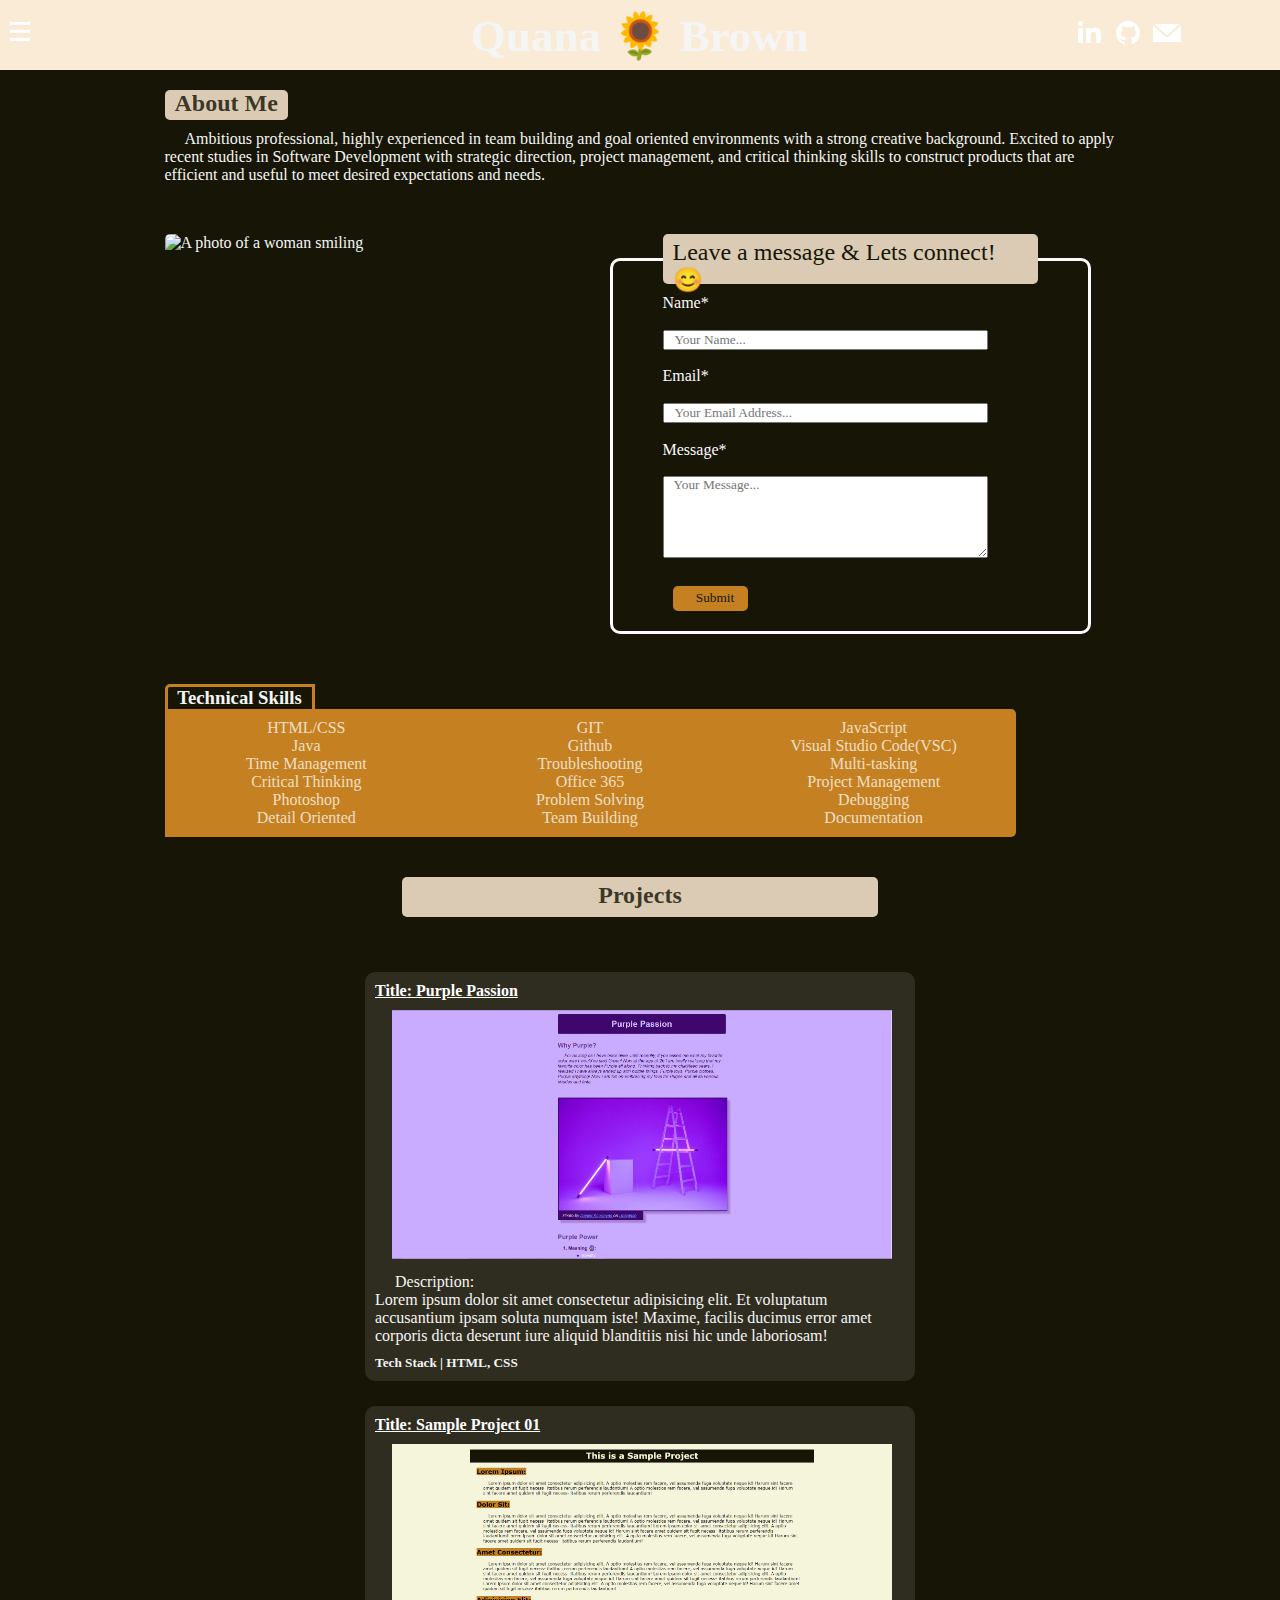
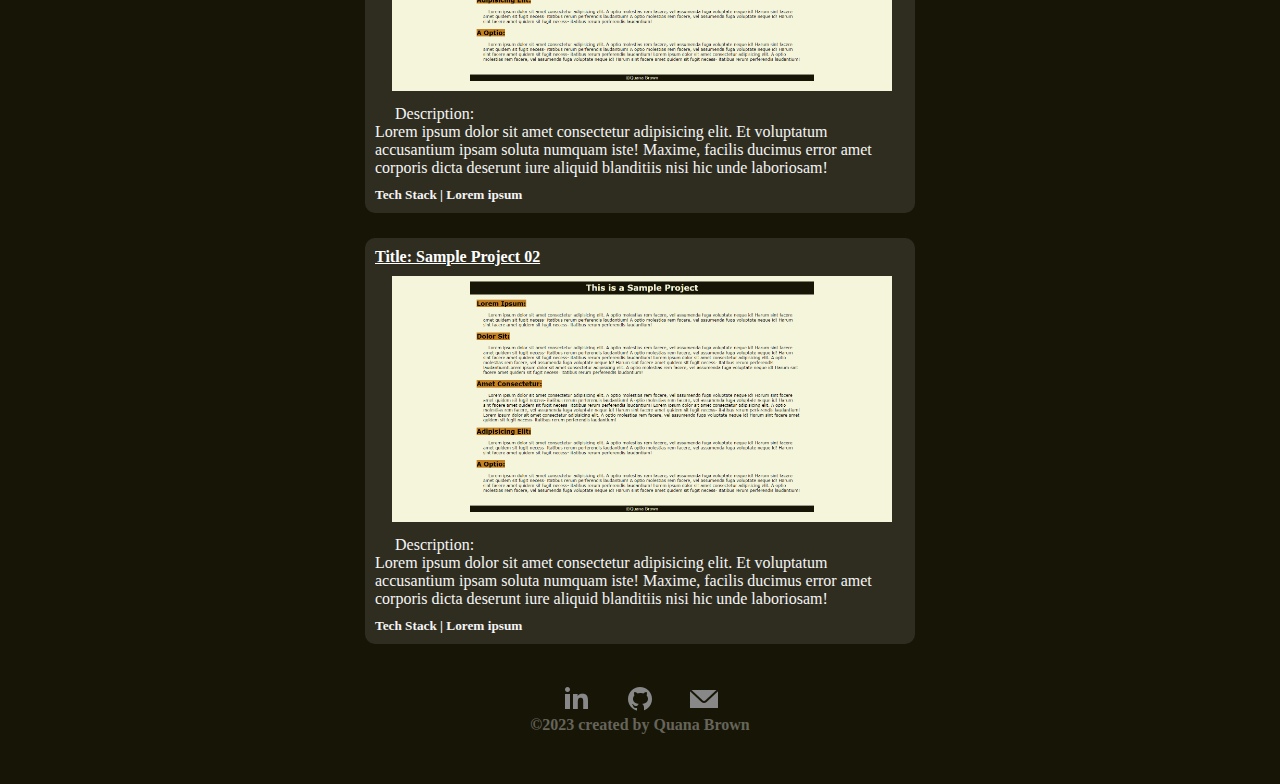
==== index.html @ 68b8ac7d "Added more styling" ====
<!DOCTYPE html>
<html lang="en">

<head>
  <meta charset="UTF-8">
  <meta http-equiv="X-UA-Compatible" content="IE=edge">
  <meta name="viewport" content="width=device-width, initial-scale=1.0" shrink-to-fit="yes">
  <title>Quana Brown's Portfolio</title>
  <link rel="stylesheet" href="css/style.css">
</head>

<body>
  <header id="header">
    <h1>Quana &#127803; Brown</h1>
    <div class="nav-links">
      <span class="linkedIn-icon icon"><a href="https://www.linkedin.com/in/quanabrown/" target="_blank">
          <img src="images/icons8-linkedin-30 -white.png" alt="LinkedIn Icon"></a>
      </span>
      <span class="github-icon icon"><a href="https://github.com/QSbrown97" target="_blank">
          <img src="images/icons8-github-30 -white.png" alt="Github Icon"></a>
      </span>
      <span class="email-icon icon"><a href="mailto:qsbrown97@gmail.com">
          <img src="images/icons8-email-30 -white.png" alt="Email Icon"></a>
      </span>
    </div>
    <div class="header-content">
      <!-- <a href="#" class="logo">&#127803;</a> -->
      <label for="hamburger" class="hamburger"><span></span></label>
      <input style="font-size: 16px
      ;" type="checkbox" id="hamburger">
      <nav>
        <ul class="menu">
          <li class="menu-item"><a class="menu-link" href="#">Home</a></li>
          <li class="menu-item" style="--delay: 2" tabindex="0">
            <button>
              <span>Sections</span>
              <span class="arrow"></span>
            </button>
            <ul class="menu dropdown ">
              <li class="menu-item"><a class="menu-link" href="#about-me">About Me</a></li>
              <li class="menu-item"><a class="menu-link" href="#projects">Projects</a></li>
            </ul>
          </li>
          <li class="menu-item" style="--delay: 3;">
            <a class="menu-link"
              href="https://docs.google.com/document/d/1srACFzWveL23n549zJzbnkD8ofRQm9zB/edit?usp=sharing&ouid=108112519839161076230&rtpof=true&sd=true"
              target="_blank">Resume</a>
          </li>
        </ul>
      </nav>
    </div>
  </header>

  <main>

    <section id="about-me">
      <div class="about-me-container">
        <h2>About Me</h2>
        <p>Ambitious professional, highly experienced in team building and goal oriented
          environments with a strong creative background. Excited to apply recent studies
          in Software Development with strategic direction, project management, and
          critical thinking skills to construct products that are efficient and useful to
          meet desired expectations and needs.</p>
        </div>
        <div class="form-container">
          <img id="contact-photo" src="/QuanaBrown.github.io/images/ContactPhoto.jpg" alt="A photo of a woman smiling">
          <form>
            <fieldset class="contact-form">
              <legend class="form-legend">Leave a message & Lets connect! &#128522;</legend>
              <label for="name">Name*</label>
              <input class="form-item" type="text" id="name" name="name" placeholder="Your Name...">
              
              <label for="email">Email*</label>
              <input class="form-item" type="email" name="email" id="email" placeholder="Your Email Address...">
              
              <label for="message">Message*</label>
              <textarea class="form-item" name="message" id="message" cols="30" rows="5" placeholder="Your Message..."></textarea>
              
              <input class="form-item" id="form-submit" type="submit" value="Submit">
            </fieldset>
          </form>
        </div>
        <!-- Resume link: https://docs.google.com/document/d/1srACFzWveL23n549zJzbnkD8ofRQm9zB/edit?usp=sharing&ouid=108112519839161076230&rtpof=true&sd=true -->
      </section>

      <h3>Technical Skills</h3>
      <div class="skills-container">
        <ul class="tech-skills">
          <li class="skill-item1">
            HTML/CSS
          </li>
          <li class="skill-item2">
            GIT
          </li>
          <li class="skill-item3">
            JavaScript
          </li>
          <li class="skill-item4">
            Java
          </li>
          <li class="skill-item5">
            Github
          </li>
          <li class="skill-item6">
            Visual Studio Code(VSC)
          </li>
          <li class="skill-item7">
            Time Management
          </li>
          <li class="skill-item8">
            Troubleshooting
          </li>
          <li class="skill-item9">
            Multi-tasking
          </li>
          <li class="skill-item10">
            Critical Thinking
          </li>
          <li class="skill-item11">
            Office 365
          </li>
          <li class="skill-item12">
            Project Management
          </li>
          <li class="skill-item13">
            Photoshop
          </li>
          <li class="skill-item14">
            Problem Solving
          </li>
          <li class="skill-item15">
            Debugging
          </li>
          <li class="skill-item16">
            Detail Oriented
          </li>
          <li class="skill-item17">
            Team Building
          </li>
          <li class="skill-item18">
            Documentation
          </li>
        </ul>
      </div>
    
    <section id="projects">
      <h2 class="project">Projects</h2>
      
      <article class="project-item project-item1">
        <div class="project-container">
          <h4 class="project-title">
            <a href="https://qsbrown97.github.io/purple-power/" target="_blank">Title: Purple Passion</a>
          </h4>
          <img class="project-image" src="images/purplePassionCapture.PNG" alt="Thumbnail for Purple Passion project">
          <p class="project-description">
            Description: <br>
            Lorem ipsum dolor sit amet consectetur adipisicing elit. Et voluptatum accusantium
            ipsam soluta numquam iste! Maxime, facilis ducimus error amet corporis dicta
            deserunt iure aliquid blanditiis nisi hic unde laboriosam!
          </p>
          <h5>Tech Stack | HTML, CSS</h5>
        </div>
      </article>
      
      <article class="project-item project-item2">
        <div class="project-container">
          <h4 class="project-title">
            <a href="https://github.com/QSbrown97" target="_blank">Title: Sample Project 01</a>
          </h4>
          <img class="project-image" src="images/sampleCapture.PNG" alt="">
          <p class="project-description">
            Description: <br>
            Lorem ipsum dolor sit amet consectetur adipisicing elit. Et voluptatum accusantium
            ipsam soluta numquam iste! Maxime, facilis ducimus error amet corporis dicta
            deserunt iure aliquid blanditiis nisi hic unde laboriosam!
          </p>
          <h5>Tech Stack | Lorem ipsum</h5>
        </div>
      </article>
      
      <article class="project-item project-item3">
        <div class="project-container">
          <h4 class="project-title">
            <a href="https://github.com/QSbrown97" target="_blank">Title: Sample Project 02</a>
          </h4>
          <img class="project-image" src="images/sampleCapture.PNG" alt="">
          <p class="project-description">
            Description: <br>
            Lorem ipsum dolor sit amet consectetur adipisicing elit. Et voluptatum accusantium
            ipsam soluta numquam iste! Maxime, facilis ducimus error amet corporis dicta
            deserunt iure aliquid blanditiis nisi hic unde laboriosam!
          </p>
          <h5>Tech Stack | Lorem ipsum</h5>
        </div>
      </article>
    </section>
    
  </main>
  
  <footer id="footer">
    <div class="links">
      <span class="linkedIn-icon footer-icon"><a href="https://www.linkedin.com/in/quanabrown/" target="_blank">
          <img src="images/icons8-linkedin-30.png" alt="LinkedIn Icon"></a>
      </span>
      <span class="github-icon footer-icon"><a href="https://github.com/QSbrown97" target="_blank">
          <img src="images/icons8-github-30.png" alt="Github Icon"></a>
      </span>
      <span class="email-icon footer-icon"><a href="mailto:qsbrown97@gmail.com">
          <img src="images/icons8-email-30.png" alt="Email Icon"></a>
      </span>
    </div>
    <h4>&copy;2023 created by Quana Brown</h4>
  </footer>

</body>

</html>

<!-- 
  1.Make about me and picture grid
  2. Make technical skill flex 
  3. Format and style form
  4. Style project containers
  5. Center footer
-->
---- css/style.css ----
* {
  box-sizing: border-box;
  margin: 0;
  padding: 0;
}

@font-face {
  font-family: customfont;
  src: url(/QuanaBrown.github.io/font/FreightNeoPro.tff/FreightNeo\ W03\ Light.ttf);
  /* <a href="http://www.onlinewebfonts.com">oNline Web Fonts</a> */
}


body {
  font-size: 16px;
  font-family: customfont;
  background-color: rgb(23,21,6);
  color: whitesmoke;
  display: grid;
  grid-template-columns: .5fr 1fr .5fr;
  grid-template-rows: 70px 1fr 30px;
  grid-template-areas:
  "header header header"
  ".main."
  "footer footer footer";
  
}

#header {
  display: grid;
  grid-template-columns: .45fr 1fr .45fr;
  grid-template-rows: 70px;
  grid-template-areas:
  "header-content h1 links "
  ;
  grid-area: header;
  position: relative;
  background-color: antiquewhite;
  background-image: url("/QuanaBrown.github.io/images/Sunflower02.jpg");
  background-size: cover;
  background-repeat: no-repeat;
  background-position: 50% 46.75%;
}

.header-content {
  grid-area: header-content;
  align-items: center;
  max-width: 1200px;
  margin: 0 auto;
  padding: 10px 20px;
}

.logo {
  font-size: 30px;
  text-decoration: none;
  color: inherit;
}

h1 {
  grid-area: h1;
  text-align: center;
  max-width: fit-content;
  margin: auto;
  font-weight: bolder;
  font-size: 45px;
}


.nav-links {
  margin: auto;
  
}

.icon {
  margin: 0 2.5px;
}

#hamburger {
  opacity: 0;
  position: absolute;
  right: 0;
}

.hamburger {
  padding: 20px 10px;
  position: absolute;
  cursor: pointer;
  left: 0;
  top: 0;
  margin-top: 10px;
}

.hamburger span {
  width: 20px;
  height: 3px;
  display: block;
  background: #ffffff;
  position: relative;
}

.hamburger span::before, .hamburger span::after {
  content: "";
  position: absolute;
  display: block;
  background: inherit;
  width: inherit;
  height: inherit;
}

.hamburger span::before {
  top: 8px;
}

.hamburger span::after {
  bottom: 8px;
}

#hamburger:focus + .hamburger {
  box-shadow: 0 0 20px rgba(255, 255, 255, 0.45);
}

#hamburger:checked ~ nav .menu {
  visibility: visible;
  transform: translateY(0);
}

li:focus-within .dropdown {
  height: 125px;
}

li:focus-within .arrow {
  transform: rotate(180deg);
} 

ul {
  list-style: none;
}

.menu-item {
  font-size: 18px;
}

.menu-link {
  display: block;
  text-decoration: none;

}

ul li a, ul li button {
  padding: 0.7rem 1rem;
  text-align: left;
  color: inherit;
}

.menu {
  position: absolute;
  top: 3.2rem;
  left: 0;
  right: 0;
  background:rgb(197, 129, 33);
  visibility: hidden;
  transform: translateY(-1em);
  transition: transform ease 0.5s;
  width: 150px;
}

.dropdown {
  padding: 2px 1.5rem;
  height: 0;
  overflow: hidden;
  transition: height ease 0.2s;
}

button {
  font-size: inherit;
  border: none;
  background-color: transparent;
  cursor: pointer;
  width: 100%;
  display: flex;
  align-items: center;
  gap: 1em;
}

.arrow { 
  border-left: 5px solid transparent;
  border-right: 5px solid transparent;
  border-top: 6px solid #fff;
  transition: transform ease-in-out 0.3s;
}

main {
  grid-area: main;
  
  
}
h2 {
  padding-left: 10px;
  padding-right: 10px;
  margin-top:20px;
  margin-bottom: 10px;
  background-color: rgb(219, 203, 180);
  color: rgba(23, 21, 6, 0.815);
  width:fit-content;
  height: 30px;
  line-height: 1.1;
  border-radius: 5px;
  
}

p {
  text-indent: 20px;
}

.skills-container {
  background-color: rgb(197, 129, 33);
  border-top-right-radius: 5px;
  border-bottom-right-radius: 5px;
  margin: 0px 100px 10px 0px;
  padding: 10px 0px;
  
  
}

h3 {
  border: solid 3px rgb(197, 129, 33);
  width: 150px;
  text-align: center;
  border-bottom: none;
  border-top-left-radius: 5px;
}

.tech-skills {
  text-align: center;
  display:grid;
  grid-template-columns: 1fr 1fr 1fr;
  grid-template-rows: repeat(6, 1fr);
  color: #ffffffc1;

}

.form-container {
  display: flex;
  justify-content: space-evenly;
  margin: auto;
  gap: 20px
}

#contact-photo {

  width: 400px;
  height: 400px;
  margin: auto;
  border-radius: 5px;
}

.contact-form {
  display: flex;
  flex-direction: column;
  justify-content: space-between;
  padding: 10px 50px;
  color: rgb(252, 251, 253);
  font-weight: 500;
  border-radius: 10px;
  border: solid;
  width: fit-content;
  height: 400px;
  margin: 50px 25px;
  
}

.form-legend {
  background-color: rgb(219, 203, 180);
  color:rgba(23, 21, 6);
  padding: 5px 10px;
  font-size: x-large;
  border-radius: 5px;
  width: 375px;
  height: 50px;
}

.form-item {
  font-family: customfont;
  text-indent: 10px;
  margin:0 50px 0 0;
}


#form-submit {
  color: rgba(23,21,6);
  background-color: rgb(197, 129, 33);
  align-items: center;
  width: 75px;
  height: 25px;
  border-radius: 5px;
  border: none;
  margin: 10px;
}



#projects {
  display: flex;
  flex-direction: row;
  flex-wrap: wrap;
}

.project {
  flex:0 0 50%;
  text-align: center;
  line-height: 1.5;
  margin: 30px auto;
  height: 40px;

}

article {
  margin: auto;
}

.project-item {
  
  background-color: #ffffff1b;
  border-radius: 10px;
  max-width: 550px;
  padding: auto;
  flex-grow: 1;
  margin-top: 25px;
  padding: 10px 10px;
}

.project-image {
  margin: 10px 17px;
  max-width: 500px
}
a {
  color: #fff;
}

h5 {
  margin-top: 10px;
}

.footer-icon {
  margin: 10px 15px 10px 15px;
  
}

footer {
  grid-area: footer;
  text-align: center;
  height: 100px;
  line-height: 1;
  color: #ffffff57;
  margin-top: 40px;
}
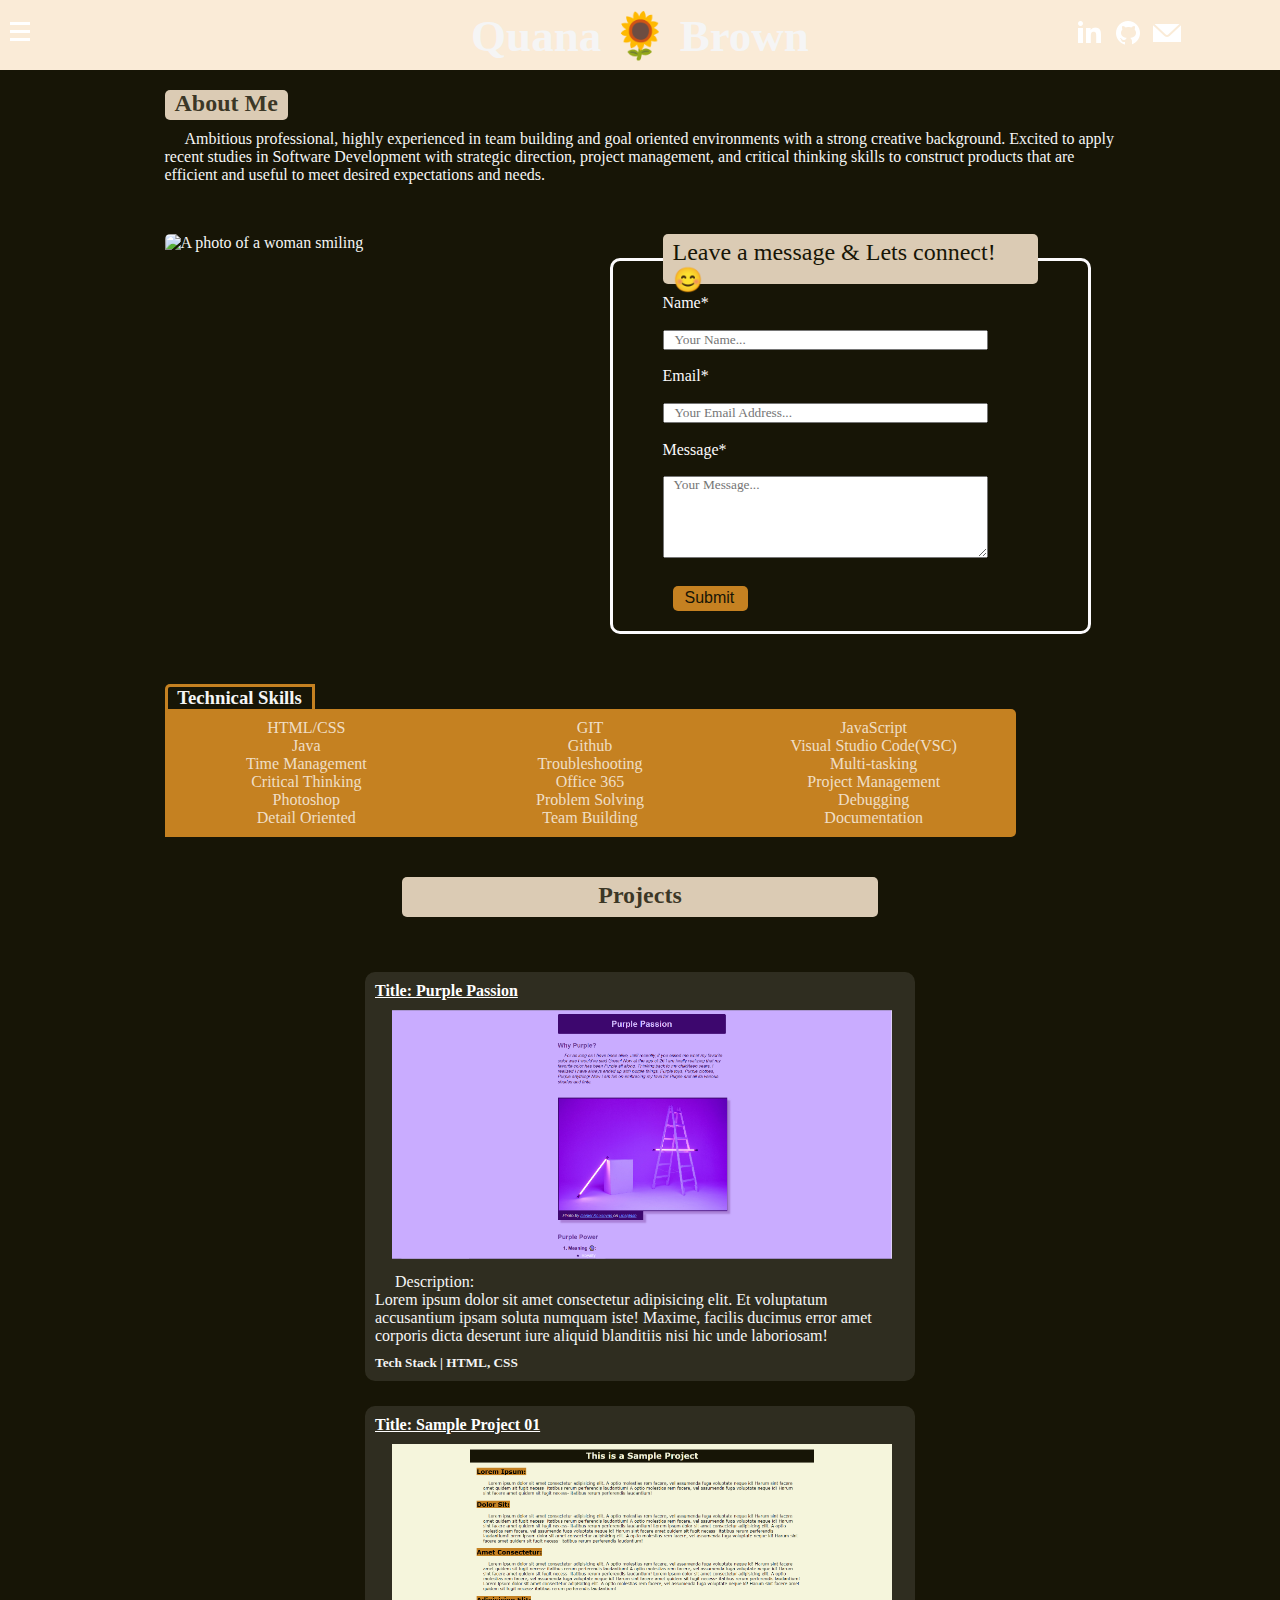
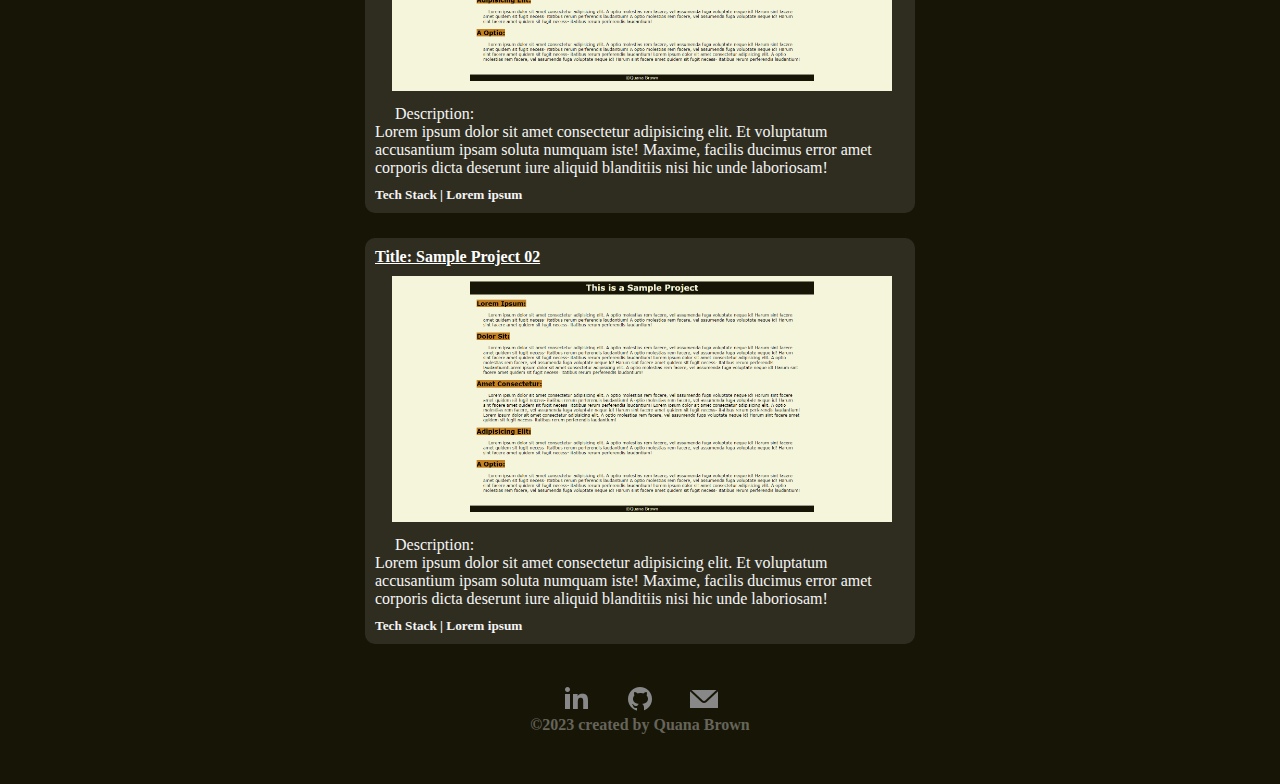
==== commit 6f9f6684: "Activated form and require attribute" ====
--- a/index.html
+++ b/index.html
@@ -64,19 +64,19 @@
         </div>
         <div class="form-container">
           <img id="contact-photo" src="/QuanaBrown.github.io/images/ContactPhoto.jpg" alt="A photo of a woman smiling">
-          <form>
+          <form action="https://formsubmit.co/ac7e12fde751d89657590307933fe5f1" method="POST">
             <fieldset class="contact-form">
               <legend class="form-legend">Leave a message & Lets connect! &#128522;</legend>
               <label for="name">Name*</label>
-              <input class="form-item" type="text" id="name" name="name" placeholder="Your Name...">
+              <input class="form-item" type="text" id="name" name="name" placeholder="Your Name..." required>
               
               <label for="email">Email*</label>
-              <input class="form-item" type="email" name="email" id="email" placeholder="Your Email Address...">
+              <input class="form-item" type="email" name="email" id="email" placeholder="Your Email Address..." required>
               
               <label for="message">Message*</label>
-              <textarea class="form-item" name="message" id="message" cols="30" rows="5" placeholder="Your Message..."></textarea>
+              <textarea class="form-item" name="message" id="message" cols="30" rows="5" placeholder="Your Message..." required></textarea>
               
-              <input class="form-item" id="form-submit" type="submit" value="Submit">
+              <button id="form-submit" type="submit">Submit</button>
             </fieldset>
           </form>
         </div>
--- a/css/style.css
+++ b/css/style.css
@@ -289,12 +289,13 @@
 #form-submit {
   color: rgba(23,21,6);
   background-color: rgb(197, 129, 33);
-  align-items: center;
   width: 75px;
   height: 25px;
   border-radius: 5px;
   border: none;
   margin: 10px;
+  padding-left: 12px;
+
 }
 
 
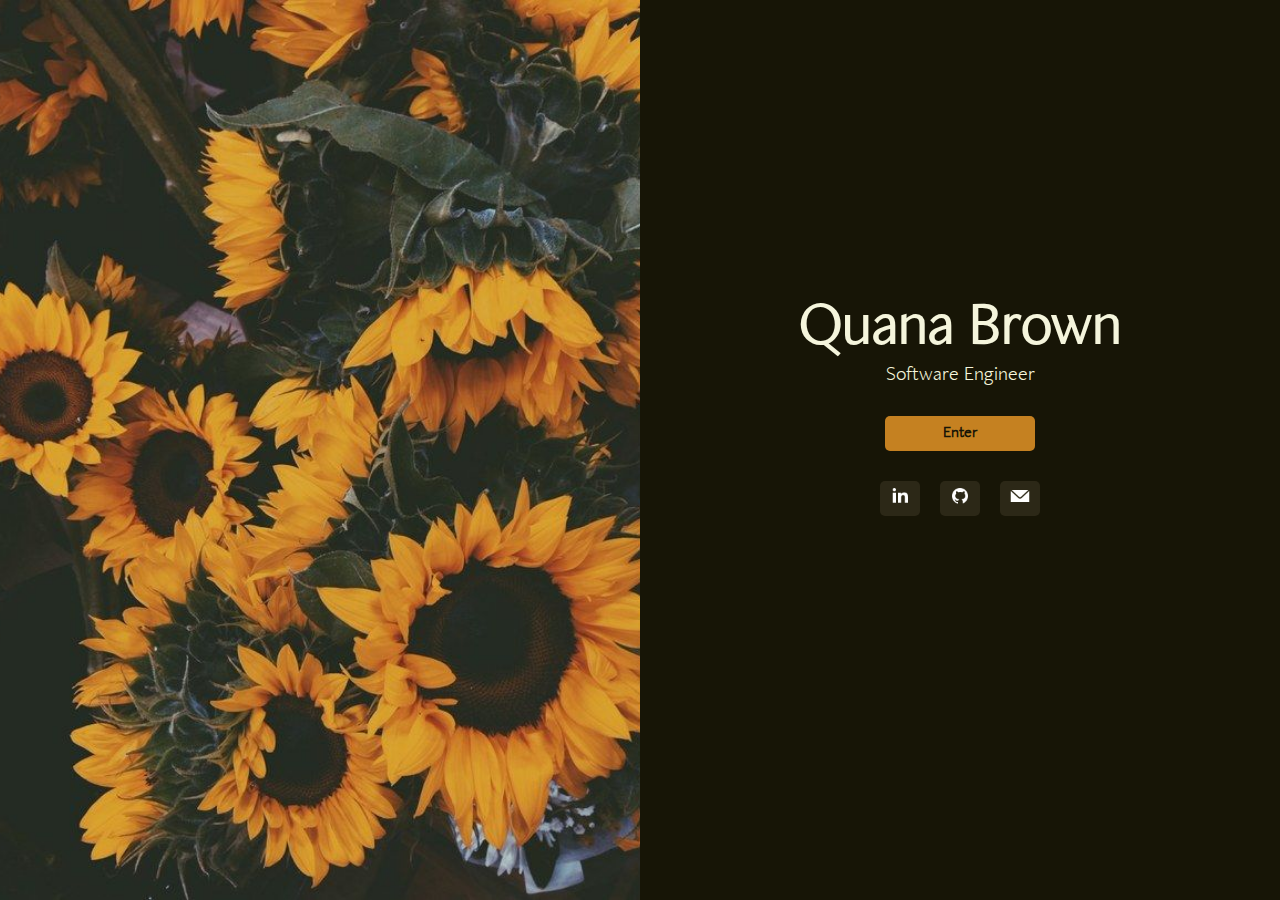
==== commit 113fe42e: "Created separate pages and more responsiveness" ====
--- a/index.html
+++ b/index.html
@@ -1,225 +1,40 @@
 <!DOCTYPE html>
 <html lang="en">
-
 <head>
   <meta charset="UTF-8">
   <meta http-equiv="X-UA-Compatible" content="IE=edge">
-  <meta name="viewport" content="width=device-width, initial-scale=1.0" shrink-to-fit="yes">
+  <meta name="viewport" content="width=device-width, initial-scale=1.0">
+  <link rel="stylesheet" href="style.css">
   <title>Quana Brown's Portfolio</title>
-  <link rel="stylesheet" href="css/style.css">
 </head>
+<body>
+  <div class="image">
+    <img class="imgSunflower" src="/images/Sunflower01.jpg" alt="">
+  </div>
+  <div class="container">
+  <header>
+    <h1>Quana Brown</h1>
+  </header>
+  <main>
+    <p>Software Engineer</p>
 
-<body>
-  <header id="header">
-    <h1>Quana &#127803; Brown</h1>
-    <div class="nav-links">
-      <span class="linkedIn-icon icon"><a href="https://www.linkedin.com/in/quanabrown/" target="_blank">
-          <img src="images/icons8-linkedin-30 -white.png" alt="LinkedIn Icon"></a>
+    <a class="enter"  href="/html/projects.html">Enter</a>
+
+    <div class="links">
+      <span class="linkedIn-icon footer-icon"><a href="https://www.linkedin.com/in/quanabrown/" target="_blank">
+          <img class="icon-image" src="/images/icons8-linkedin-30 -white.png" alt="LinkedIn Icon"></a>
       </span>
-      <span class="github-icon icon"><a href="https://github.com/QSbrown97" target="_blank">
-          <img src="images/icons8-github-30 -white.png" alt="Github Icon"></a>
+      <span class="github-icon footer-icon"><a href="https://github.com/QSbrown97" target="_blank">
+          <img class="icon-image" src="/images/icons8-github-30 -white.png" alt="Github Icon"></a>
       </span>
-      <span class="email-icon icon"><a href="mailto:qsbrown97@gmail.com">
-          <img src="images/icons8-email-30 -white.png" alt="Email Icon"></a>
+      <span class="email-icon footer-icon"><a href="mailto:qsbrown97@gmail.com">
+          <img class="icon-image" src="/images/icons8-email-30 -white.png" alt="Email Icon"></a>
       </span>
     </div>
-    <div class="header-content">
-      <!-- <a href="#" class="logo">&#127803;</a> -->
-      <label for="hamburger" class="hamburger"><span></span></label>
-      <input style="font-size: 16px
-      ;" type="checkbox" id="hamburger">
-      <nav>
-        <ul class="menu">
-          <li class="menu-item"><a class="menu-link" href="#">Home</a></li>
-          <li class="menu-item" style="--delay: 2" tabindex="0">
-            <button>
-              <span>Sections</span>
-              <span class="arrow"></span>
-            </button>
-            <ul class="menu dropdown ">
-              <li class="menu-item"><a class="menu-link" href="#about-me">About Me</a></li>
-              <li class="menu-item"><a class="menu-link" href="#projects">Projects</a></li>
-            </ul>
-          </li>
-          <li class="menu-item" style="--delay: 3;">
-            <a class="menu-link"
-              href="https://docs.google.com/document/d/1srACFzWveL23n549zJzbnkD8ofRQm9zB/edit?usp=sharing&ouid=108112519839161076230&rtpof=true&sd=true"
-              target="_blank">Resume</a>
-          </li>
-        </ul>
-      </nav>
-    </div>
-  </header>
+    <a target="_blank" href="https://icons8.com/icon/62856/github" hidden>All icons by</a><a target="_blank" href="https://icons8.com" hidden>Icons8</a>
 
-  <main>
-
-    <section id="about-me">
-      <div class="about-me-container">
-        <h2>About Me</h2>
-        <p>Ambitious professional, highly experienced in team building and goal oriented
-          environments with a strong creative background. Excited to apply recent studies
-          in Software Development with strategic direction, project management, and
-          critical thinking skills to construct products that are efficient and useful to
-          meet desired expectations and needs.</p>
-        </div>
-        <div class="form-container">
-          <img id="contact-photo" src="/QuanaBrown.github.io/images/ContactPhoto.jpg" alt="A photo of a woman smiling">
-          <form action="https://formsubmit.co/ac7e12fde751d89657590307933fe5f1" method="POST">
-            <fieldset class="contact-form">
-              <legend class="form-legend">Leave a message & Lets connect! &#128522;</legend>
-              <label for="name">Name*</label>
-              <input class="form-item" type="text" id="name" name="name" placeholder="Your Name..." required>
-              
-              <label for="email">Email*</label>
-              <input class="form-item" type="email" name="email" id="email" placeholder="Your Email Address..." required>
-              
-              <label for="message">Message*</label>
-              <textarea class="form-item" name="message" id="message" cols="30" rows="5" placeholder="Your Message..." required></textarea>
-              
-              <button id="form-submit" type="submit">Submit</button>
-            </fieldset>
-          </form>
-        </div>
-        <!-- Resume link: https://docs.google.com/document/d/1srACFzWveL23n549zJzbnkD8ofRQm9zB/edit?usp=sharing&ouid=108112519839161076230&rtpof=true&sd=true -->
-      </section>
-
-      <h3>Technical Skills</h3>
-      <div class="skills-container">
-        <ul class="tech-skills">
-          <li class="skill-item1">
-            HTML/CSS
-          </li>
-          <li class="skill-item2">
-            GIT
-          </li>
-          <li class="skill-item3">
-            JavaScript
-          </li>
-          <li class="skill-item4">
-            Java
-          </li>
-          <li class="skill-item5">
-            Github
-          </li>
-          <li class="skill-item6">
-            Visual Studio Code(VSC)
-          </li>
-          <li class="skill-item7">
-            Time Management
-          </li>
-          <li class="skill-item8">
-            Troubleshooting
-          </li>
-          <li class="skill-item9">
-            Multi-tasking
-          </li>
-          <li class="skill-item10">
-            Critical Thinking
-          </li>
-          <li class="skill-item11">
-            Office 365
-          </li>
-          <li class="skill-item12">
-            Project Management
-          </li>
-          <li class="skill-item13">
-            Photoshop
-          </li>
-          <li class="skill-item14">
-            Problem Solving
-          </li>
-          <li class="skill-item15">
-            Debugging
-          </li>
-          <li class="skill-item16">
-            Detail Oriented
-          </li>
-          <li class="skill-item17">
-            Team Building
-          </li>
-          <li class="skill-item18">
-            Documentation
-          </li>
-        </ul>
-      </div>
-    
-    <section id="projects">
-      <h2 class="project">Projects</h2>
-      
-      <article class="project-item project-item1">
-        <div class="project-container">
-          <h4 class="project-title">
-            <a href="https://qsbrown97.github.io/purple-power/" target="_blank">Title: Purple Passion</a>
-          </h4>
-          <img class="project-image" src="images/purplePassionCapture.PNG" alt="Thumbnail for Purple Passion project">
-          <p class="project-description">
-            Description: <br>
-            Lorem ipsum dolor sit amet consectetur adipisicing elit. Et voluptatum accusantium
-            ipsam soluta numquam iste! Maxime, facilis ducimus error amet corporis dicta
-            deserunt iure aliquid blanditiis nisi hic unde laboriosam!
-          </p>
-          <h5>Tech Stack | HTML, CSS</h5>
-        </div>
-      </article>
-      
-      <article class="project-item project-item2">
-        <div class="project-container">
-          <h4 class="project-title">
-            <a href="https://github.com/QSbrown97" target="_blank">Title: Sample Project 01</a>
-          </h4>
-          <img class="project-image" src="images/sampleCapture.PNG" alt="">
-          <p class="project-description">
-            Description: <br>
-            Lorem ipsum dolor sit amet consectetur adipisicing elit. Et voluptatum accusantium
-            ipsam soluta numquam iste! Maxime, facilis ducimus error amet corporis dicta
-            deserunt iure aliquid blanditiis nisi hic unde laboriosam!
-          </p>
-          <h5>Tech Stack | Lorem ipsum</h5>
-        </div>
-      </article>
-      
-      <article class="project-item project-item3">
-        <div class="project-container">
-          <h4 class="project-title">
-            <a href="https://github.com/QSbrown97" target="_blank">Title: Sample Project 02</a>
-          </h4>
-          <img class="project-image" src="images/sampleCapture.PNG" alt="">
-          <p class="project-description">
-            Description: <br>
-            Lorem ipsum dolor sit amet consectetur adipisicing elit. Et voluptatum accusantium
-            ipsam soluta numquam iste! Maxime, facilis ducimus error amet corporis dicta
-            deserunt iure aliquid blanditiis nisi hic unde laboriosam!
-          </p>
-          <h5>Tech Stack | Lorem ipsum</h5>
-        </div>
-      </article>
-    </section>
-    
   </main>
-  
-  <footer id="footer">
-    <div class="links">
-      <span class="linkedIn-icon footer-icon"><a href="https://www.linkedin.com/in/quanabrown/" target="_blank">
-          <img src="images/icons8-linkedin-30.png" alt="LinkedIn Icon"></a>
-      </span>
-      <span class="github-icon footer-icon"><a href="https://github.com/QSbrown97" target="_blank">
-          <img src="images/icons8-github-30.png" alt="Github Icon"></a>
-      </span>
-      <span class="email-icon footer-icon"><a href="mailto:qsbrown97@gmail.com">
-          <img src="images/icons8-email-30.png" alt="Email Icon"></a>
-      </span>
-    </div>
-    <h4>&copy;2023 created by Quana Brown</h4>
-  </footer>
-
+  <footer></footer>
+</div>
 </body>
-
-</html>
-
-<!-- 
-  1.Make about me and picture grid
-  2. Make technical skill flex 
-  3. Format and style form
-  4. Style project containers
-  5. Center footer
--->+</html>--- a/style.css
+++ b/style.css
@@ -0,0 +1,155 @@
+@font-face {
+  font-family: customfont;
+  src: url(/font/FreightNeoPro.tff/FreightNeo\ W03\ Light.ttf);
+  /* <a href="http://www.onlinewebfonts.com">oNline Web Fonts</a> */
+}
+
+html {
+  height: 100%;
+  
+}
+body {
+  font-family: customfont;
+  display: flex;
+  justify-content: flex-end;
+  height: 100%;
+  margin: 0;
+  background-color: rgb(23,21,6);
+  color: beige;
+}
+
+.image {
+  width: 50%;
+  height: 100%;
+ 
+}
+
+.imgSunflower {
+  float: left;
+  width: 100%;
+  height: 100%;
+  object-fit: cover;
+}
+
+header {
+  display: flex;
+  justify-content: center;
+  align-items: end;
+  height: 40%;
+}
+
+h1 {
+  font-size: 60px;
+  font-weight: 900px;
+  text-align: center;
+  margin-bottom: 0;
+}
+
+p {
+  font-size: 20px;
+  text-align: center;
+  align-items: end;
+  margin: 0;
+}
+
+main {
+  display: flex;
+  flex-direction: column;
+  
+}
+
+.container {
+  
+  height: 100%;
+  width: 50%;
+  ;
+}
+
+.enter {
+  text-decoration: none;
+  font-weight:bolder ;
+  font-size: 16px;
+  text-align: center;
+  line-height: 2;
+  color: rgba(23,21,6);
+  background-color: rgb(197, 129, 33);
+  width: 150px;
+  height: 35px;
+  border-radius: 5px;
+  padding: auto;
+  border: none;
+  margin: 30px auto;
+  transition: 1s;
+
+}
+
+.links {
+  display: flex;
+  justify-content: center;
+  width: 50%;
+  margin: 0 auto;
+}
+
+.links span {
+  display: flex;
+  align-items: center;
+  justify-content: center;
+  background-color: rgba(255, 228, 196, 0.096);
+  border-radius: 5px;
+  width: 40px;
+  height: 35px;
+  margin: 0 10px;
+}
+
+.icon-image {
+  width: 20px;
+  height: 20px;
+}
+
+@media screen and (max-width: 960px) {
+  *{
+    margin: 0;
+    padding: 0;
+  }
+
+  body {
+    display: flex;
+    flex-direction: column;
+  }
+
+  .image{
+    width: 100%;
+    height: 50%;
+  }
+
+  header {
+    align-items: center;
+    height: 30%;
+  }
+
+  h1 {
+    font-size: 40px;
+    height: 5%;
+  }
+
+  p {
+    font-size: 19px;
+  }
+
+  main {
+
+    height: 90%;
+  }
+
+  .container {
+    width: 100%;
+    height: 100%;
+  }
+
+  .enter {
+    margin: 20px auto;
+  }
+}
+
+
+
